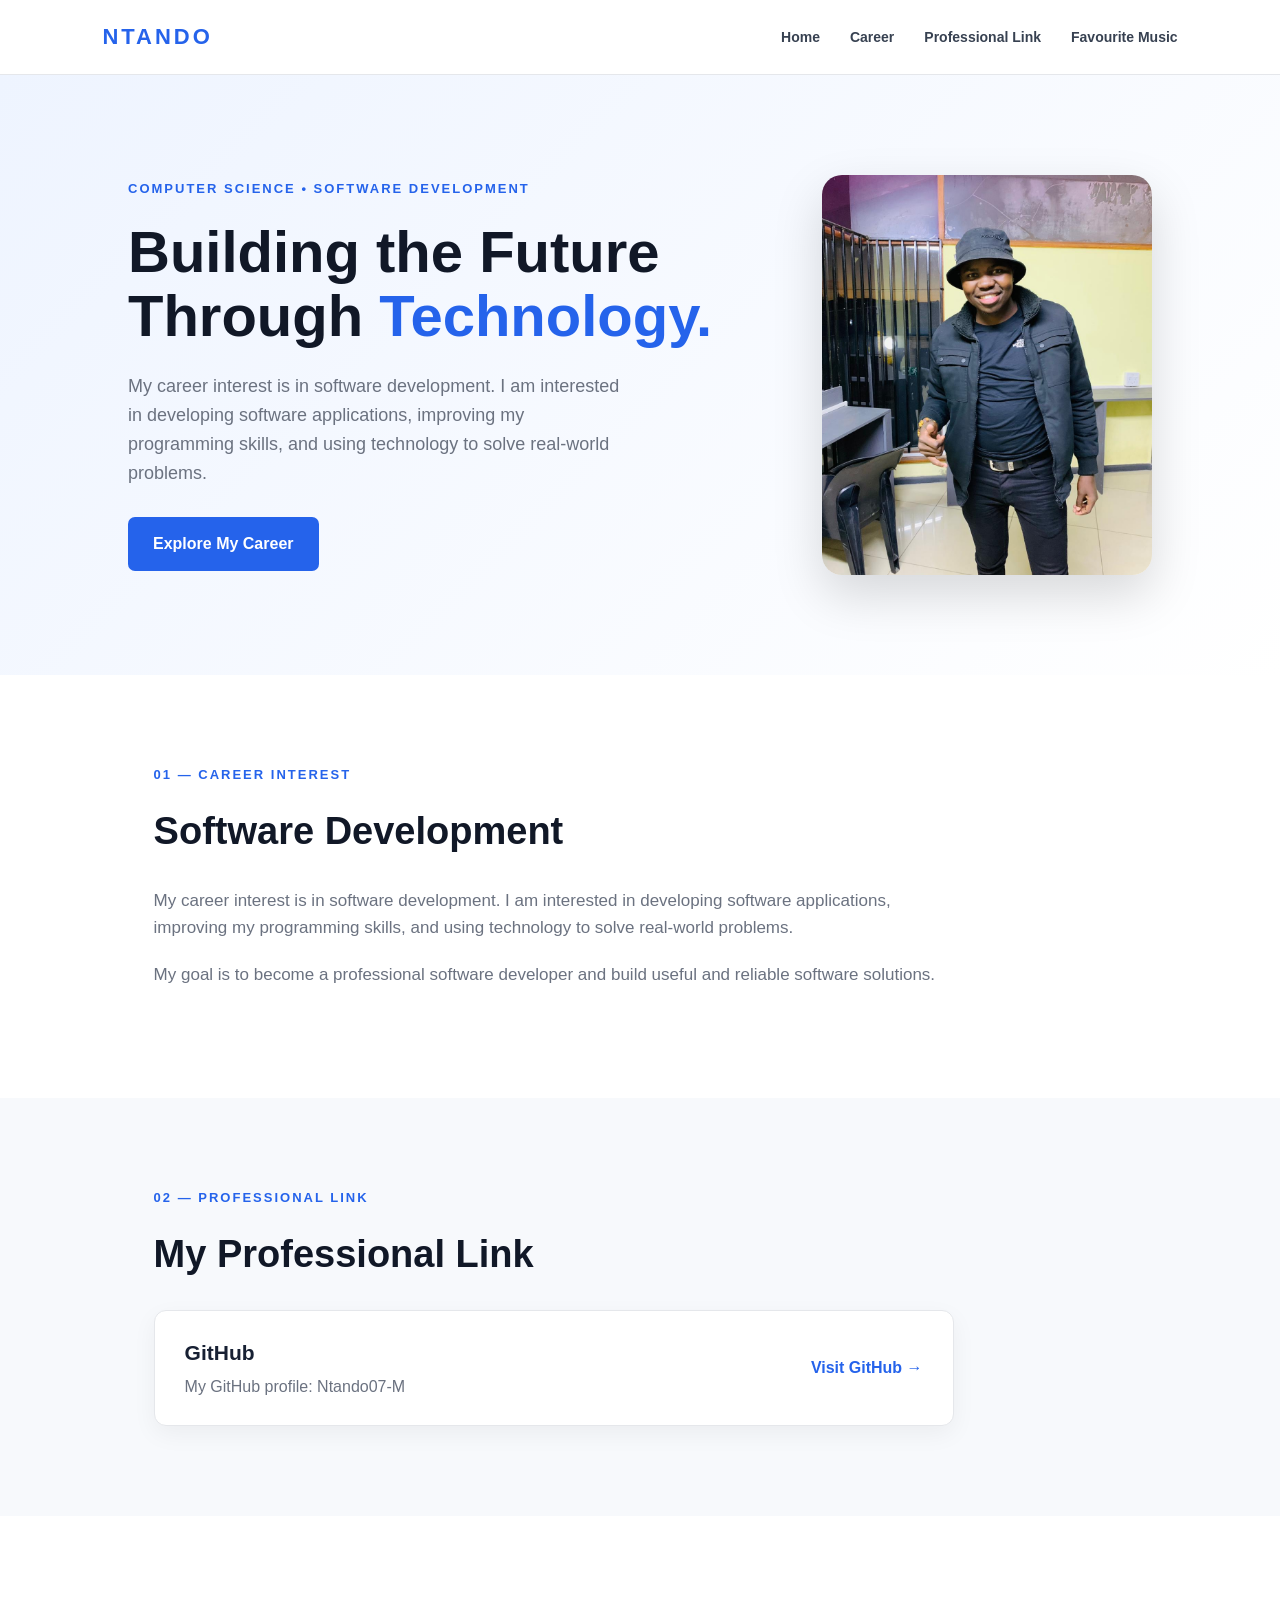
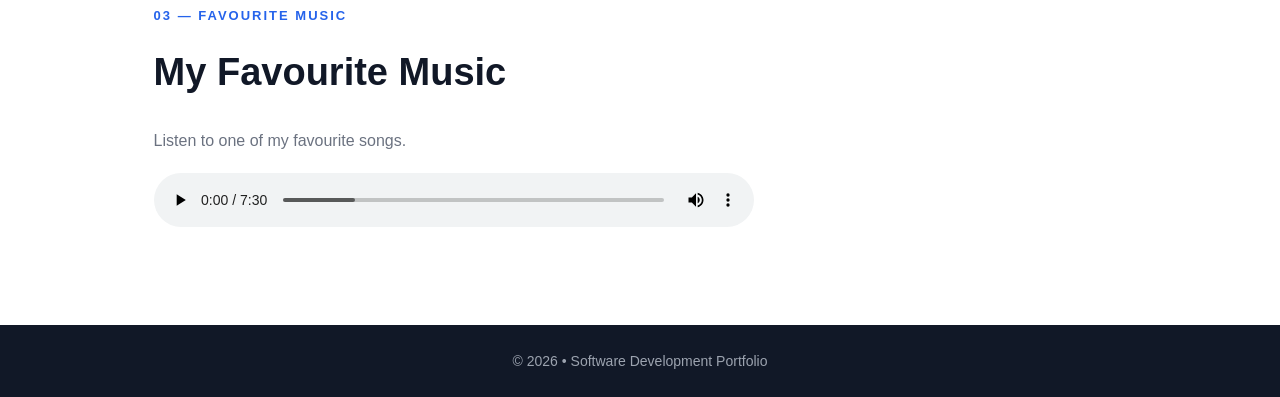
==== index.html @ 143bb6d9 "Create index.html for software development portfolio Initial creation of the index.html file for a s" ====
<!DOCTYPE html>
<html lang="en">
<head>
    <meta charset="UTF-8">
    <meta name="viewport" content="width=device-width, initial-scale=1.0">
    <title>Career Interests | Software Development</title>

    <link rel="stylesheet" href="style.css">
</head>

<body>

    <!-- Navigation -->
    <nav class="navbar">
        <div class="logo">NTANDO</div>

        <ul class="nav-links">
            <li><a href="#home">Home</a></li>
            <li><a href="#career">Career</a></li>
            <li><a href="#links">Professional Link</a></li>
            <li><a href="#music">Favourite Music</a></li>
        </ul>
    </nav>


    <!-- Home Section -->
    <section id="home" class="hero">

        <div class="hero-text">
            <p class="small-title">COMPUTER SCIENCE • SOFTWARE DEVELOPMENT</p>

            <h1>Building the Future<br>Through <span>Technology.</span></h1>

            <p>
                My career interest is in software development.
                I am interested in developing software applications,
                improving my programming skills, and using technology
                to solve real-world problems.
            </p>

            <a href="#career" class="button">Explore My Career</a>
        </div>

        <div class="hero-image">
            <img src="image/Sam.jpeg" alt="My Picture">
        </div>

    </section>


    <!-- Career Section -->
    <section id="career" class="section">

        <p class="section-label">01 — CAREER INTEREST</p>

        <h2>Software Development</h2>

        <p class="description">
            My career interest is in software development.
            I am interested in developing software applications,
            improving my programming skills, and using technology
            to solve real-world problems.
        </p>

        <p class="description">
            My goal is to become a professional software developer
            and build useful and reliable software solutions.
        </p>

    </section>


    <!-- Professional Link -->
    <section id="links" class="links-section">

        <p class="section-label">02 — PROFESSIONAL LINK</p>

        <h2>My Professional Link</h2>

        <div class="link-card">
            <div>
                <h3>GitHub</h3>
                <p>My GitHub profile: Ntando07-M</p>
            </div>

            <a href="https://github.com/Ntando07-M" target="_blank">
                Visit GitHub →
            </a>
        </div>

    </section>


    <!-- Favourite Music -->
    <section id="music" class="sound-section">

        <p class="section-label">03 — FAVOURITE MUSIC</p>

        <h2>My Favourite Music</h2>

        <p>Listen to one of my favourite songs.</p>

        <audio controls autoplay>
            <source src="music/Amahemhem.mp3" type="audio/mpeg">
            Your browser does not support the audio element.
        </audio>

    </section>


    <!-- Footer -->
    <footer>
        <p>© 2026 • Software Development Portfolio</p>
    </footer>

</body>
</html>
---- style.css ----
* {
    margin: 0;
    padding: 0;
    box-sizing: border-box;
}

html {
    scroll-behavior: smooth;
}

body {
    font-family: Arial, Helvetica, sans-serif;
    background: #f7f9fc;
    color: #172033;
    line-height: 1.6;
}


/* Navigation */

.navbar {
    height: 75px;
    background: #ffffff;
    display: flex;
    justify-content: space-between;
    align-items: center;
    padding: 0 8%;
    border-bottom: 1px solid #e5e7eb;
    position: sticky;
    top: 0;
    z-index: 1000;
}

.logo {
    font-size: 22px;
    font-weight: bold;
    letter-spacing: 3px;
    color: #2563eb;
}

.nav-links {
    display: flex;
    list-style: none;
    gap: 30px;
}

.nav-links a {
    text-decoration: none;
    color: #374151;
    font-size: 14px;
    font-weight: 600;
    transition: 0.3s;
}

.nav-links a:hover {
    color: #2563eb;
}


/* Home / Hero */

.hero {
    min-height: 600px;
    display: flex;
    align-items: center;
    justify-content: space-between;
    padding: 80px 10%;
    background: linear-gradient(135deg, #eef4ff, #ffffff);
}

.hero-text {
    max-width: 600px;
}

.small-title {
    color: #2563eb;
    font-size: 13px;
    font-weight: bold;
    letter-spacing: 2px;
    margin-bottom: 20px;
}

.hero h1 {
    font-size: 58px;
    line-height: 1.1;
    margin-bottom: 25px;
    color: #111827;
}

.hero h1 span {
    color: #2563eb;
}

.hero-text > p:not(.small-title) {
    font-size: 18px;
    color: #6b7280;
    margin-bottom: 30px;
    max-width: 500px;
}

.button {
    display: inline-block;
    background: #2563eb;
    color: white;
    padding: 14px 25px;
    border-radius: 7px;
    text-decoration: none;
    font-weight: bold;
    transition: 0.3s;
}

.button:hover {
    background: #1d4ed8;
    transform: translateY(-2px);
}


/* Profile Image */

.hero-image {
    width: 330px;
    height: 400px;
    overflow: hidden;
    border-radius: 20px;
    box-shadow: 0 20px 50px rgba(0, 0, 0, 0.15);
}

.hero-image img {
    width: 100%;
    height: 100%;
    object-fit: cover;
}


/* General Sections */

.section,
.links-section,
.sound-section {
    padding: 90px 12%;
}

.section {
    background: white;
}

.section-label {
    color: #2563eb;
    font-size: 13px;
    font-weight: bold;
    letter-spacing: 2px;
    margin-bottom: 15px;
}

h2 {
    font-size: 38px;
    margin-bottom: 25px;
    color: #111827;
}

.description {
    max-width: 800px;
    color: #6b7280;
    font-size: 17px;
    margin-bottom: 20px;
}


/* Professional Link */

.links-section {
    background: #f7f9fc;
}

.link-card {
    max-width: 800px;
    background: white;
    padding: 25px 30px;
    border-radius: 12px;
    display: flex;
    justify-content: space-between;
    align-items: center;
    border: 1px solid #e5e7eb;
    box-shadow: 0 8px 25px rgba(0, 0, 0, 0.05);
}

.link-card h3 {
    margin-bottom: 5px;
    font-size: 21px;
}

.link-card p {
    color: #6b7280;
}

.link-card a {
    color: #2563eb;
    text-decoration: none;
    font-weight: bold;
}

.link-card a:hover {
    color: #1d4ed8;
}


/* Favourite Music */

.sound-section {
    background: white;
}

.sound-section p:not(.section-label) {
    color: #6b7280;
    margin-bottom: 20px;
}

audio {
    width: 100%;
    max-width: 600px;
}


/* Footer */

footer {
    background: #111827;
    color: #9ca3af;
    text-align: center;
    padding: 25px;
    font-size: 14px;
}


/* Mobile */

@media (max-width: 768px) {

    .navbar {
        padding: 0 5%;
    }

    .nav-links {
        gap: 12px;
    }

    .nav-links a {
        font-size: 12px;
    }

    .hero {
        flex-direction: column;
        text-align: center;
        padding: 60px 7%;
        gap: 40px;
    }

    .hero h1 {
        font-size: 40px;
    }

    .hero-image {
        width: 260px;
        height: 320px;
    }

    .section,
    .links-section,
    .sound-section {
        padding: 60px 7%;
    }

    h2 {
        font-size: 30px;
    }

    .link-card {
        flex-direction: column;
        align-items: flex-start;
        gap: 15px;
    }
}
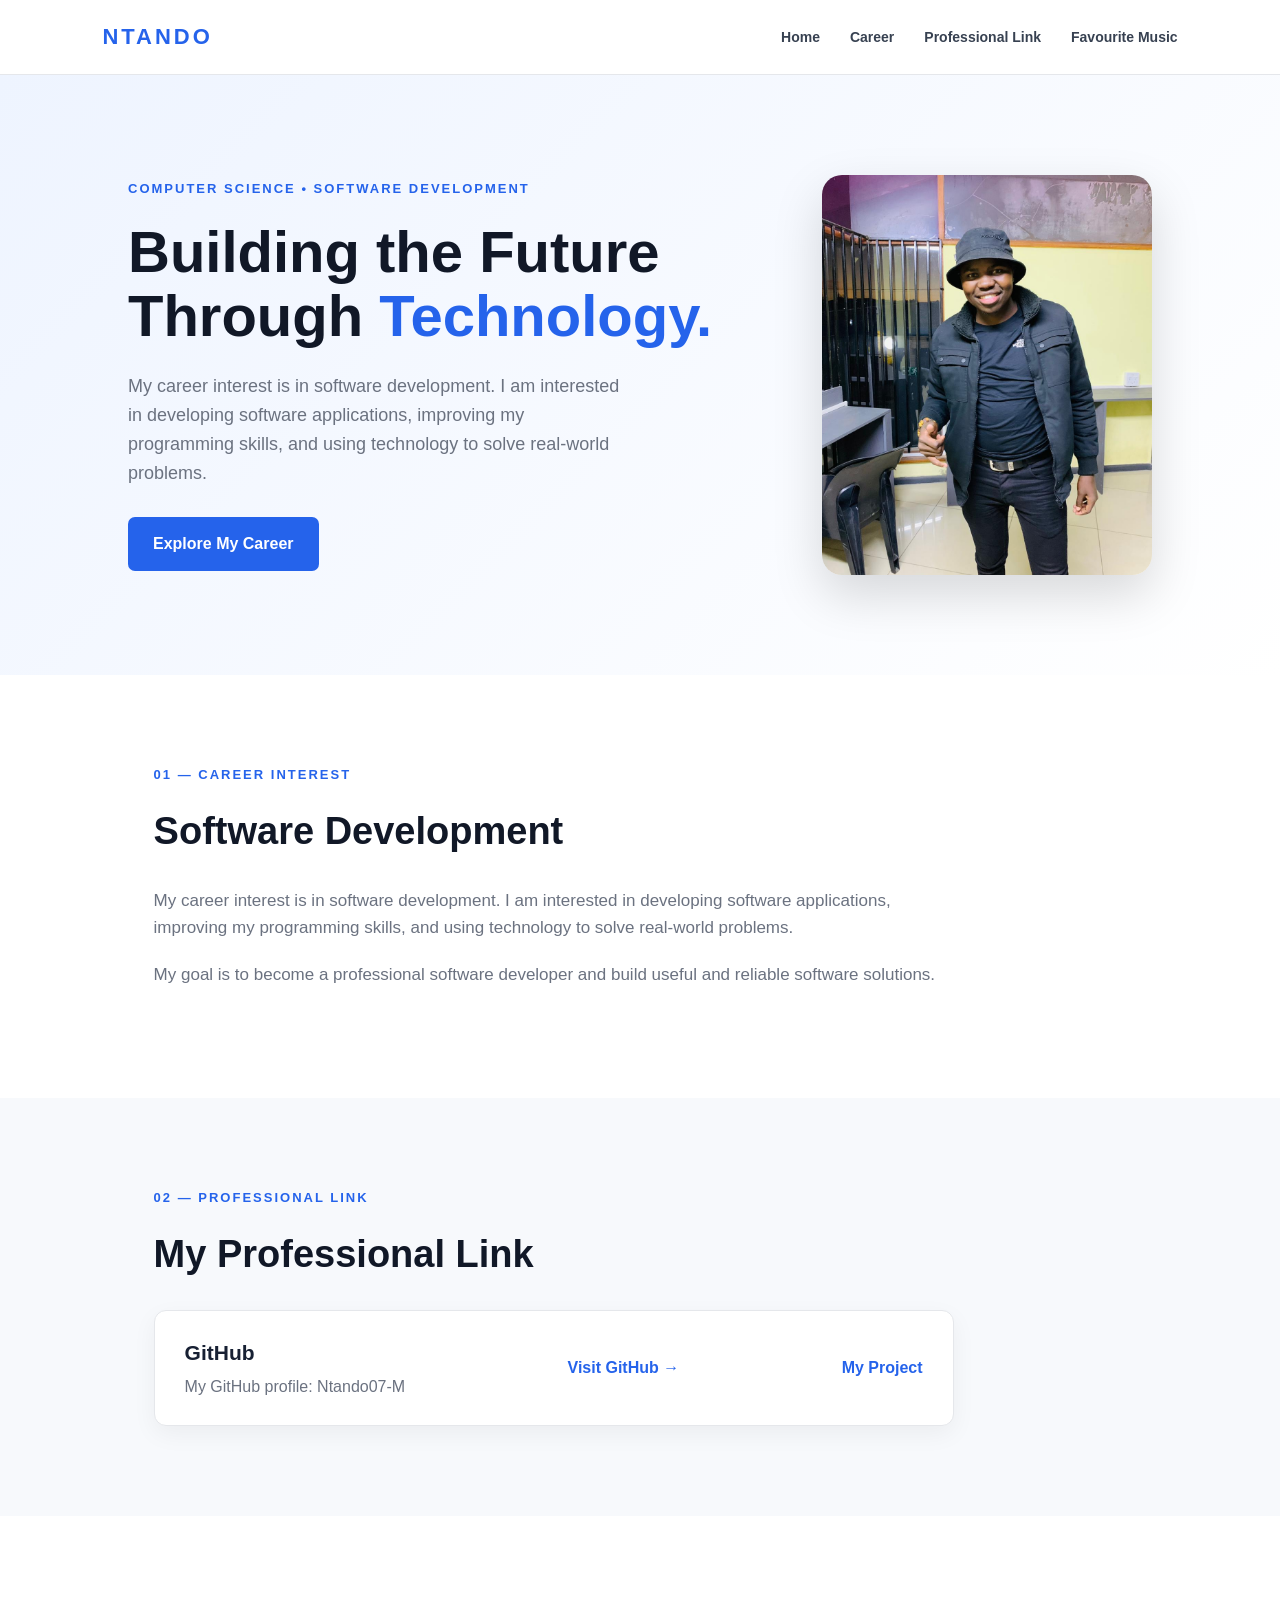
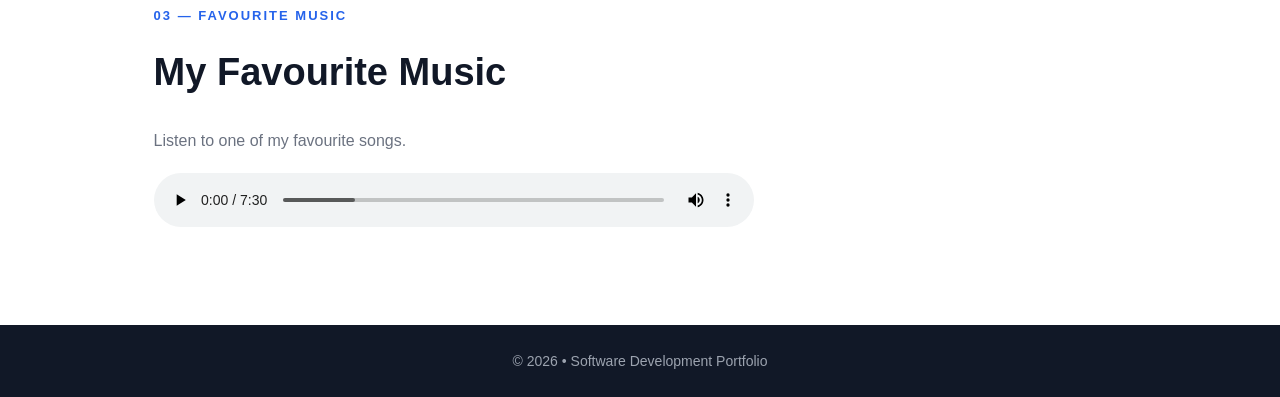
==== commit 000f6f2c: "Add link to My Project in index.html" ====
--- a/index.html
+++ b/index.html
@@ -86,6 +86,8 @@
             <a href="https://github.com/Ntando07-M" target="_blank">
                 Visit GitHub →
             </a>
+            <a href="project.html">My Project</a>
+
         </div>
 
     </section>
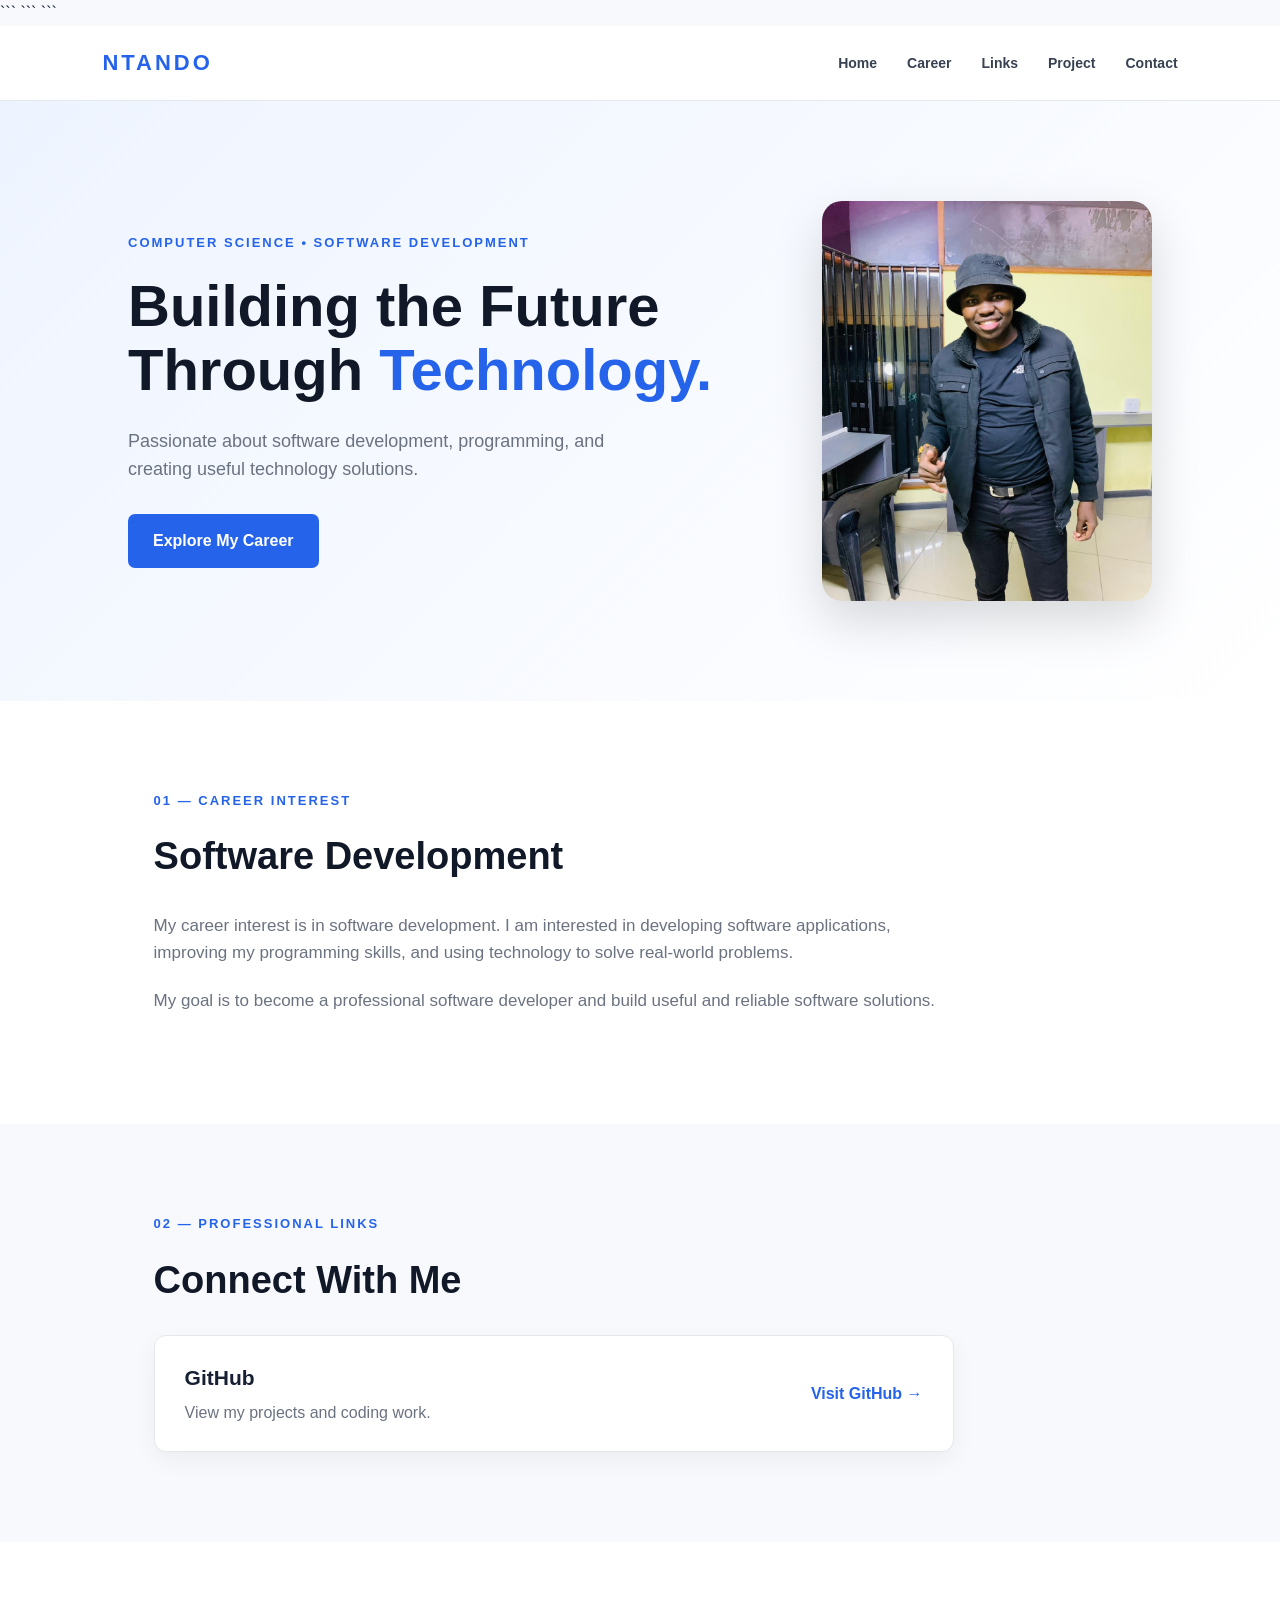
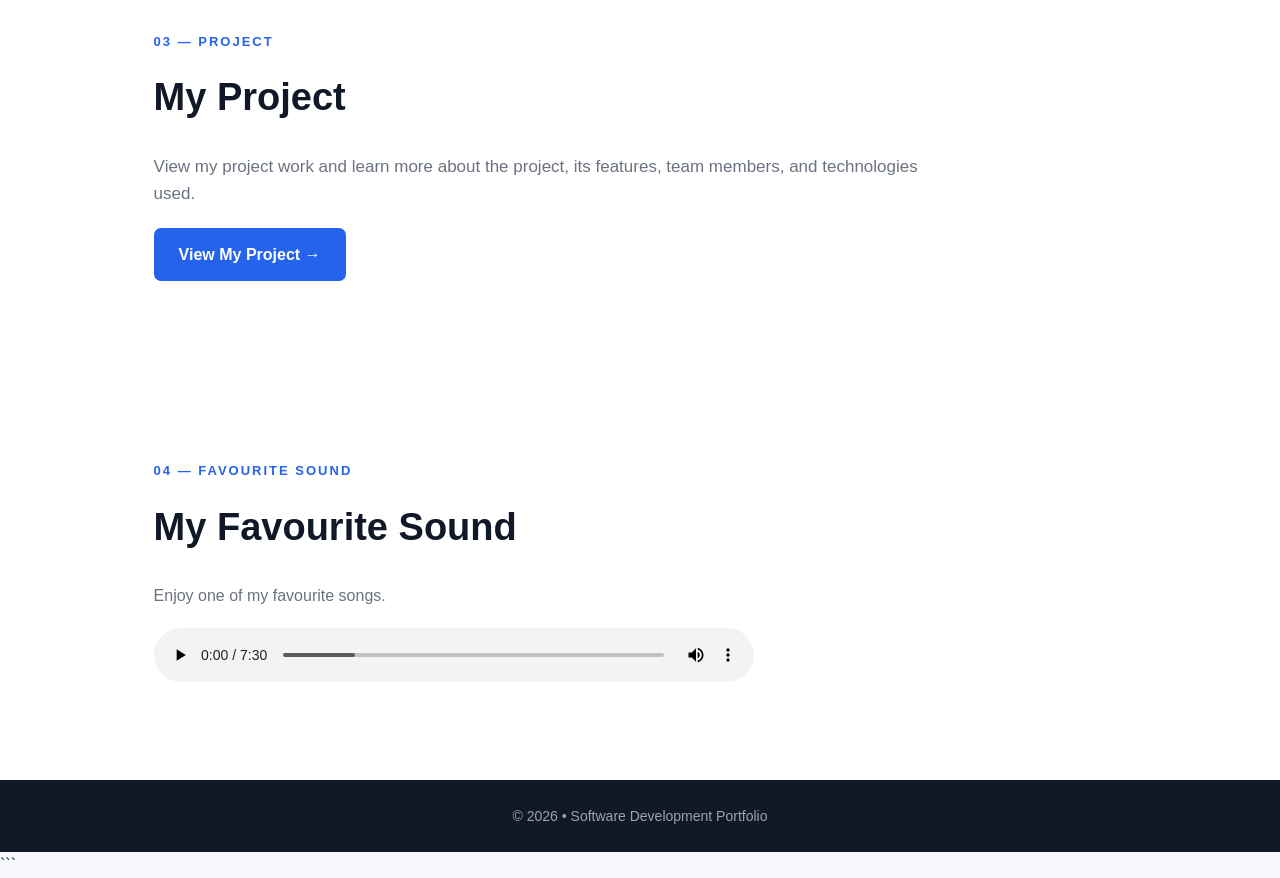
==== commit cf7dce4f: "Refactor HTML structure and update content Updated navigation links and section titles for clarity. " ====
--- a/index.html
+++ b/index.html
@@ -1,119 +1,143 @@
 <!DOCTYPE html>
+
 <html lang="en">
 <head>
     <meta charset="UTF-8">
     <meta name="viewport" content="width=device-width, initial-scale=1.0">
     <title>Career Interests | Software Development</title>
 
-    <link rel="stylesheet" href="style.css">
+```
+<link rel="stylesheet" href="style.css">
+```
+
 </head>
 
 <body>
 
-    <!-- Navigation -->
-    <nav class="navbar">
-        <div class="logo">NTANDO</div>
+```
+<!-- Navigation -->
+<nav class="navbar">
+    <div class="logo">NTANDO</div>
 
-        <ul class="nav-links">
-            <li><a href="#home">Home</a></li>
-            <li><a href="#career">Career</a></li>
-            <li><a href="#links">Professional Link</a></li>
-            <li><a href="#music">Favourite Music</a></li>
-        </ul>
-    </nav>
+    <ul class="nav-links">
+        <li><a href="#home">Home</a></li>
+        <li><a href="#career">Career</a></li>
+        <li><a href="#links">Links</a></li>
+        <li><a href="#project">Project</a></li>
+        <li><a href="#contact">Contact</a></li>
+    </ul>
+</nav>
 
 
-    <!-- Home Section -->
-    <section id="home" class="hero">
+<!-- Hero Section -->
+<section id="home" class="hero">
 
-        <div class="hero-text">
-            <p class="small-title">COMPUTER SCIENCE • SOFTWARE DEVELOPMENT</p>
+    <div class="hero-text">
+        <p class="small-title">COMPUTER SCIENCE • SOFTWARE DEVELOPMENT</p>
 
-            <h1>Building the Future<br>Through <span>Technology.</span></h1>
+        <h1>Building the Future<br>Through <span>Technology.</span></h1>
 
-            <p>
-                My career interest is in software development.
-                I am interested in developing software applications,
-                improving my programming skills, and using technology
-                to solve real-world problems.
-            </p>
+        <p>
+            Passionate about software development, programming,
+            and creating useful technology solutions.
+        </p>
 
-            <a href="#career" class="button">Explore My Career</a>
+        <a href="#career" class="button">Explore My Career</a>
+    </div>
+
+    <div class="hero-image">
+        <img src="image/Sam.jpeg" alt="My Picture">
+    </div>
+
+</section>
+
+
+<!-- Career Section -->
+<section id="career" class="section">
+
+    <p class="section-label">01 — CAREER INTEREST</p>
+
+    <h2>Software Development</h2>
+
+    <p class="description">
+        My career interest is in software development.
+        I am interested in developing software applications,
+        improving my programming skills, and using technology
+        to solve real-world problems.
+    </p>
+
+    <p class="description">
+        My goal is to become a professional software developer
+        and build useful and reliable software solutions.
+    </p>
+
+</section>
+
+
+<!-- Professional Links -->
+<section id="links" class="links-section">
+
+    <p class="section-label">02 — PROFESSIONAL LINKS</p>
+
+    <h2>Connect With Me</h2>
+
+    <div class="link-card">
+
+        <div>
+            <h3>GitHub</h3>
+            <p>View my projects and coding work.</p>
         </div>
 
-        <div class="hero-image">
-            <img src="image/Sam.jpeg" alt="My Picture">
-        </div>
+        <a href="https://github.com/Ntando07-M" target="_blank">
+            Visit GitHub →
+        </a>
 
-    </section>
+    </div>
+
+</section>
 
 
-    <!-- Career Section -->
-    <section id="career" class="section">
+<!-- Project Section -->
+<section id="project" class="section">
 
-        <p class="section-label">01 — CAREER INTEREST</p>
+    <p class="section-label">03 — PROJECT</p>
 
-        <h2>Software Development</h2>
+    <h2>My Project</h2>
 
-        <p class="description">
-            My career interest is in software development.
-            I am interested in developing software applications,
-            improving my programming skills, and using technology
-            to solve real-world problems.
-        </p>
+    <p class="description">
+        View my project work and learn more about the project,
+        its features, team members, and technologies used.
+    </p>
 
-        <p class="description">
-            My goal is to become a professional software developer
-            and build useful and reliable software solutions.
-        </p>
+    <a href="project.html" class="button">
+        View My Project →
+    </a>
 
-    </section>
+</section>
 
 
-    <!-- Professional Link -->
-    <section id="links" class="links-section">
+<!-- Favourite Sound -->
+<section id="contact" class="sound-section">
 
-        <p class="section-label">02 — PROFESSIONAL LINK</p>
+    <p class="section-label">04 — FAVOURITE SOUND</p>
 
-        <h2>My Professional Link</h2>
+    <h2>My Favourite Sound</h2>
 
-        <div class="link-card">
-            <div>
-                <h3>GitHub</h3>
-                <p>My GitHub profile: Ntando07-M</p>
-            </div>
+    <p>Enjoy one of my favourite songs.</p>
 
-            <a href="https://github.com/Ntando07-M" target="_blank">
-                Visit GitHub →
-            </a>
-            <a href="project.html">My Project</a>
+    <audio controls autoplay>
+        <source src="music/Amahemhem.mp3" type="audio/mpeg">
+        Your browser does not support the audio element.
+    </audio>
 
-        </div>
-
-    </section>
+</section>
 
 
-    <!-- Favourite Music -->
-    <section id="music" class="sound-section">
-
-        <p class="section-label">03 — FAVOURITE MUSIC</p>
-
-        <h2>My Favourite Music</h2>
-
-        <p>Listen to one of my favourite songs.</p>
-
-        <audio controls autoplay>
-            <source src="music/Amahemhem.mp3" type="audio/mpeg">
-            Your browser does not support the audio element.
-        </audio>
-
-    </section>
-
-
-    <!-- Footer -->
-    <footer>
-        <p>© 2026 • Software Development Portfolio</p>
-    </footer>
+<!-- Footer -->
+<footer>
+    <p>© 2026 • Software Development Portfolio</p>
+</footer>
+```
 
 </body>
 </html>
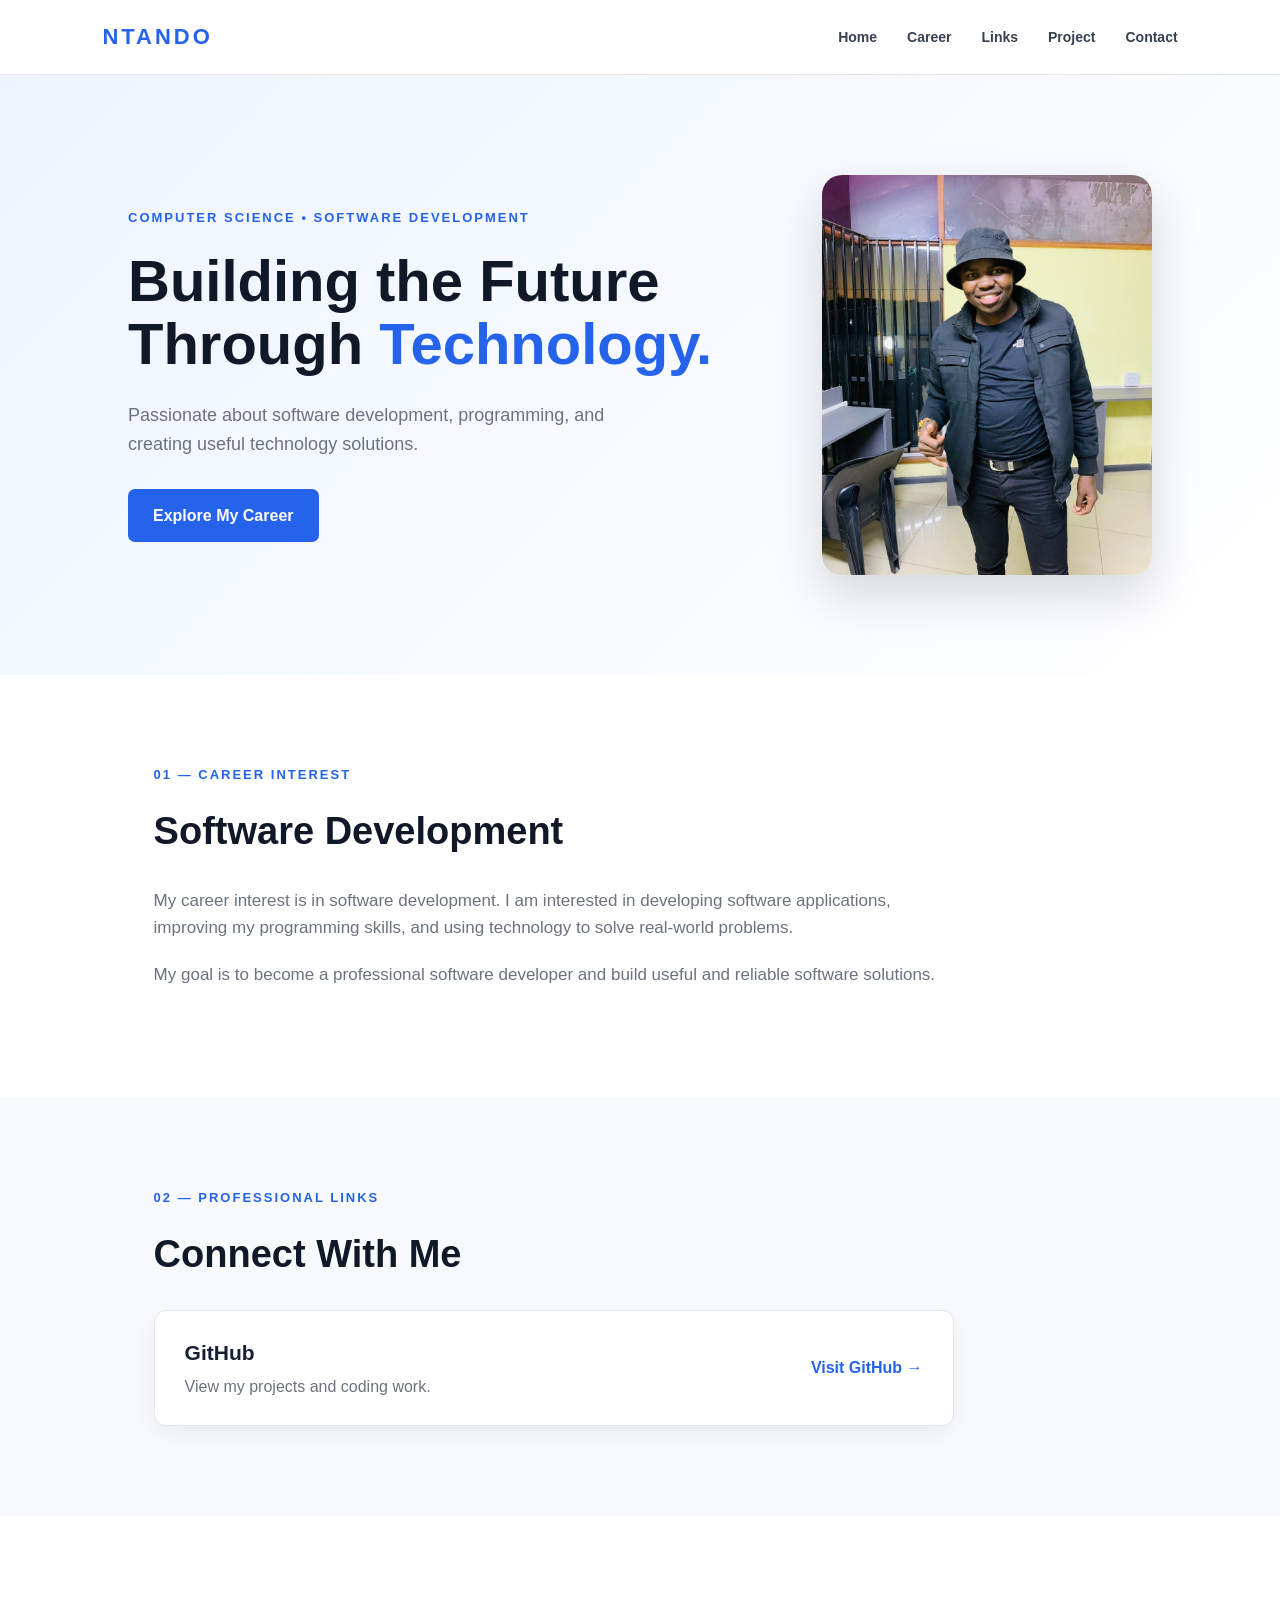
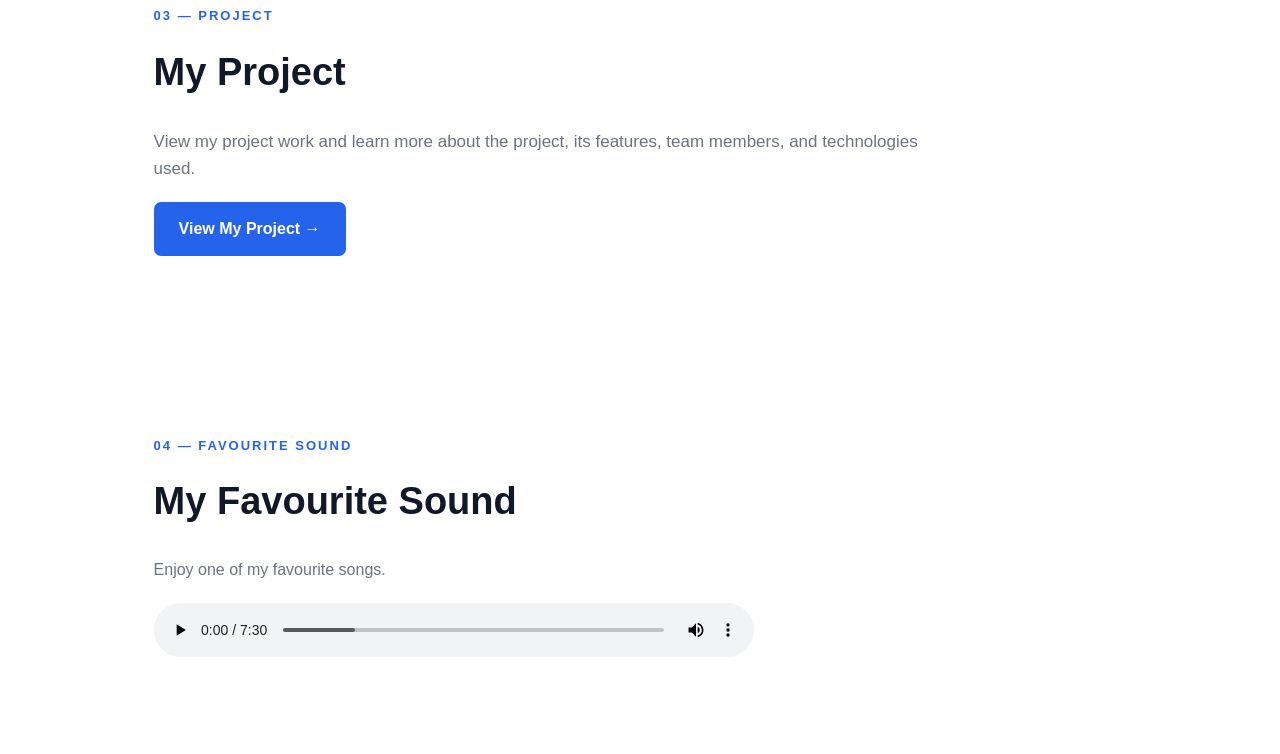
==== commit f481c3c9: "Update index.html" ====
--- a/index.html
+++ b/index.html
@@ -6,15 +6,12 @@
     <meta name="viewport" content="width=device-width, initial-scale=1.0">
     <title>Career Interests | Software Development</title>
 
-```
 <link rel="stylesheet" href="style.css">
-```
 
 </head>
 
 <body>
 
-```
 <!-- Navigation -->
 <nav class="navbar">
     <div class="logo">NTANDO</div>
@@ -133,11 +130,6 @@
 </section>
 
 
-<!-- Footer -->
-<footer>
-    <p>© 2026 • Software Development Portfolio</p>
-</footer>
-```
 
 </body>
 </html>
